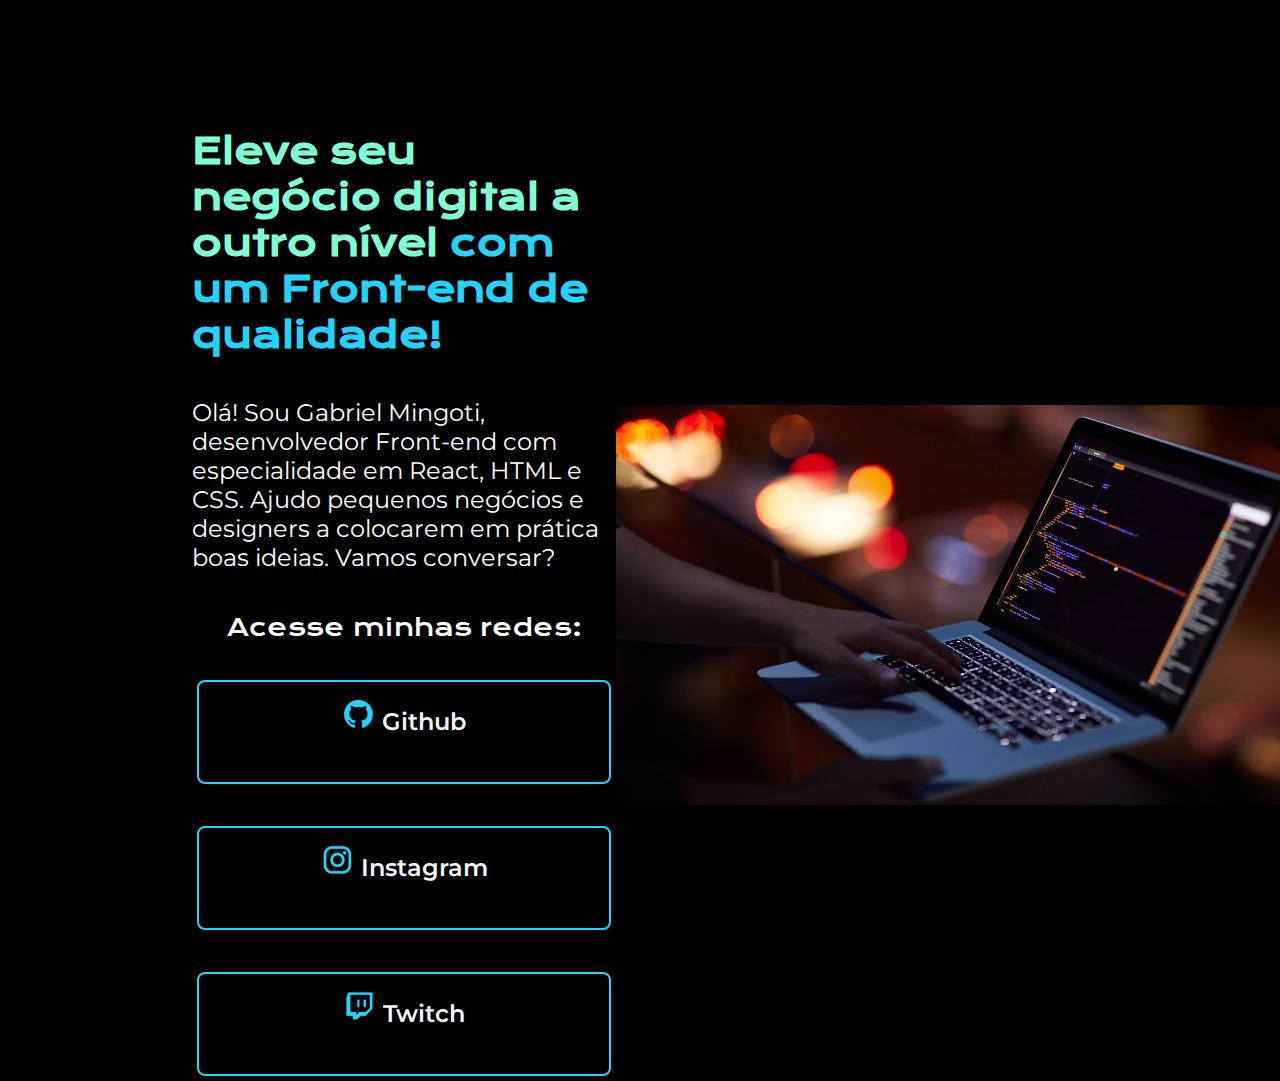
==== Portifólio pt1/index.html @ 63fe412d "Cabecalho footer variaveis CSS Pt02 aula 03 adicionando icones" ====
<!DOCTYPE html>
<html lang="pt-br">
<head>
    <meta charset="UTF-8">
    <meta http-equiv="X-UA-Compatible" content="IE=edge">
    <meta name="viewport" content="width=device-width, initial-scale=1.0">
    <title>Portifólio</title>
    <link rel="stylesheet" href="style.css">
</head>
<body>
    <header></header>
    <main class="apresentacao">
        <section class="apresentacao__conteudo">
            <h1 class="titulo-blog">Eleve seu negócio digital a outro nível <strong class="titulo-destaque">com um Front-end de qualidade!</strong></h1>
            <p class="paragrafo">Olá! Sou <!--<span>-->Gabriel Mingoti<!--</span>-->, desenvolvedor <!--<strong>-->Front-end com especialidade em React, HTML e CSS.<!--</strong>--> Ajudo pequenos negócios e designers a colocarem em prática boas ideias. Vamos conversar?</p>
           <div class="apresentacao__links">
            <h2 class="apresentacao__links__h2">Acesse minhas redes:</h2>
            <a class="apresentacao__botoes" href="https://github.com">
                <img src="./assets/github.png">
                Github
            </a>
            <a class="apresentacao__botoes" href="https://www.instagram.com/">
                <img src="./assets/instagram.png">
                Instagram
            </a>
            <a class="apresentacao__botoes" href="https://www.twitch.tv/">
                <img src="./assets/twitch.png">
                Twitch
            </a>
           </div>
        </section>
        <img src="./assets/dev-front-end.jpeg" alt="Foto da Joana Santos programando">
    </main>
    <footer>
        <!--<div class="teste">
            <div>teste 1</div>
            <div>teste 2</div>
            <div>teste 3</div>
        </div>-->
    </footer>
</body>
</html>
---- Portifólio pt1/style.css ----
@import url('https://fonts.googleapis.com/css2?family=Krona+One&family=Montserrat&display=swap');

/*@import url('https://fonts.googleapis.com/css2?family=Krona+One&display=swap');
@import url('https://fonts.googleapis.com/css2?family=Montserrat:ital,wght@0,400;1,400&display=swap')*/


* {
    margin: 0;
    padding: 0;
}    
    
    body {
        height: 100vh;
        box-sizing: border-box; 
        background-color: black;
        color: white;
    }

    .titulo-destaque {
        color: #22D4FD;
    }

    .apresentacao {
        margin: 10% 15%;
        display: flex;
        align-items: center;
        justify-content: space-between;
    }

    .apresentacao__conteudo {
        width: 615px;
        display: flex;
        flex-direction: column;
        gap: 40px;
    }

    .titulo-blog {
        font-family: 'Krona One', sans-serif;
        /*font-weight: 400;
        font-style: normal;*/
        font-size: 36px;
        color: aquamarine;

    }

    
    .paragrafo {
        font-family: 'Montserrat', sans-serif;
        font-size: 24px;
        /*font-optical-sizing: auto;
        font-weight: 400;
        font-style: normal;*/
        /*color: #fff;  
        margin: 10px;
        border: 2px solid #fff;
        padding: 5px;*/

}

    .apresentacao__links {
        display: flex;
        flex-direction: column;
        justify-content: space-between;
        align-items: center;
        gap: 32px;
    }

    
    .apresentacao__links__h2 {
        font-family: 'Krona One', sans-serif;
        font-weight: 400;
        font-size: 24px;
    }

    .apresentacao__botoes{
        font-family: 'Montserrat', sans-serif;
        /* background-color: #22D4FD; */
        width: 378px;
        height: 68px;
        text-align: center;
        border: 2px solid #22D4FD;
        border-radius: 8px;
        border-color: #22D4FD;
        margin: 5px;
        font-size: 24px;
        font-weight: 600;
        padding: 16px;
        gap: 16px;
        text-decoration: none;
        color: #f6f6f6;
    }

   /* p {
        font-weight: bold;
    }*/

    /*span {
        color: #22D4FD;
        border: 1px solid #22D4FD;
        padding: 3px;
    }*/

    /*.teste {
        display: flex;
        flex-direction: column;
        flex-wrap: wrap;      
    }*/
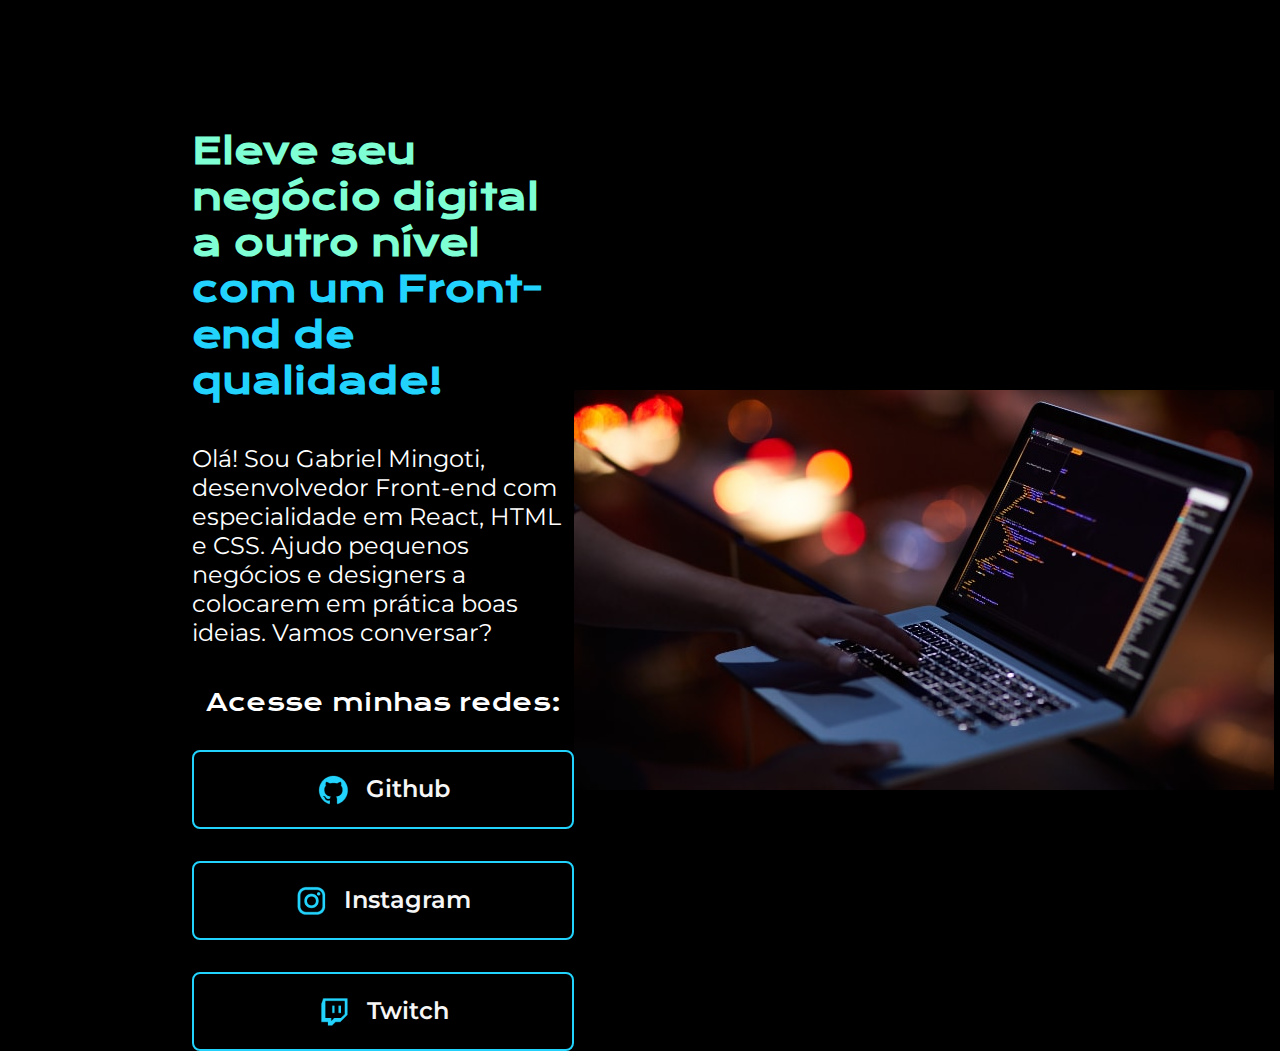
==== commit 66d3c875: "Desafio aula 08 Mudando a cor do nome com estilização Hover no CSS" ====
--- a/Portifólio pt1/index.html
+++ b/Portifólio pt1/index.html
@@ -12,7 +12,7 @@
     <main class="apresentacao">
         <section class="apresentacao__conteudo">
             <h1 class="titulo-blog">Eleve seu negócio digital a outro nível <strong class="titulo-destaque">com um Front-end de qualidade!</strong></h1>
-            <p class="paragrafo">Olá! Sou <!--<span>-->Gabriel Mingoti<!--</span>-->, desenvolvedor <!--<strong>-->Front-end com especialidade em React, HTML e CSS.<!--</strong>--> Ajudo pequenos negócios e designers a colocarem em prática boas ideias. Vamos conversar?</p>
+            <p class="paragrafo">Olá! Sou <span>Gabriel Mingoti</span>, desenvolvedor <!--<strong>-->Front-end com especialidade em React, HTML e CSS.<!--</strong>--> Ajudo pequenos negócios e designers a colocarem em prática boas ideias. Vamos conversar?</p>
            <div class="apresentacao__links">
             <h2 class="apresentacao__links__h2">Acesse minhas redes:</h2>
             <a class="apresentacao__botoes" href="https://github.com">
--- a/Portifólio pt1/style.css
+++ b/Portifólio pt1/style.css
@@ -73,21 +73,32 @@
     }
 
     .apresentacao__botoes{
+        display: flex;
+        justify-content: center;
+        gap: 16px;
         font-family: 'Montserrat', sans-serif;
         /* background-color: #22D4FD; */
         width: 378px;
-        height: 68px;
+        /* height: 68px; */
         text-align: center;
         border: 2px solid #22D4FD;
         border-radius: 8px;
-        border-color: #22D4FD;
-        margin: 5px;
+        /* border-color: #22D4FD; */
+        /* margin: 5px; */
         font-size: 24px;
         font-weight: 600;
-        padding: 16px;
-        gap: 16px;
+        padding: 21.5px 0;
+
         text-decoration: none;
-        color: #f6f6f6;
+        color: #f6f6f6;         
+    }
+
+    .apresentacao__botoes:hover {
+        background-color: #272727;
+    }
+
+    span:hover {
+        color: #22D4FD;
     }
 
    /* p {
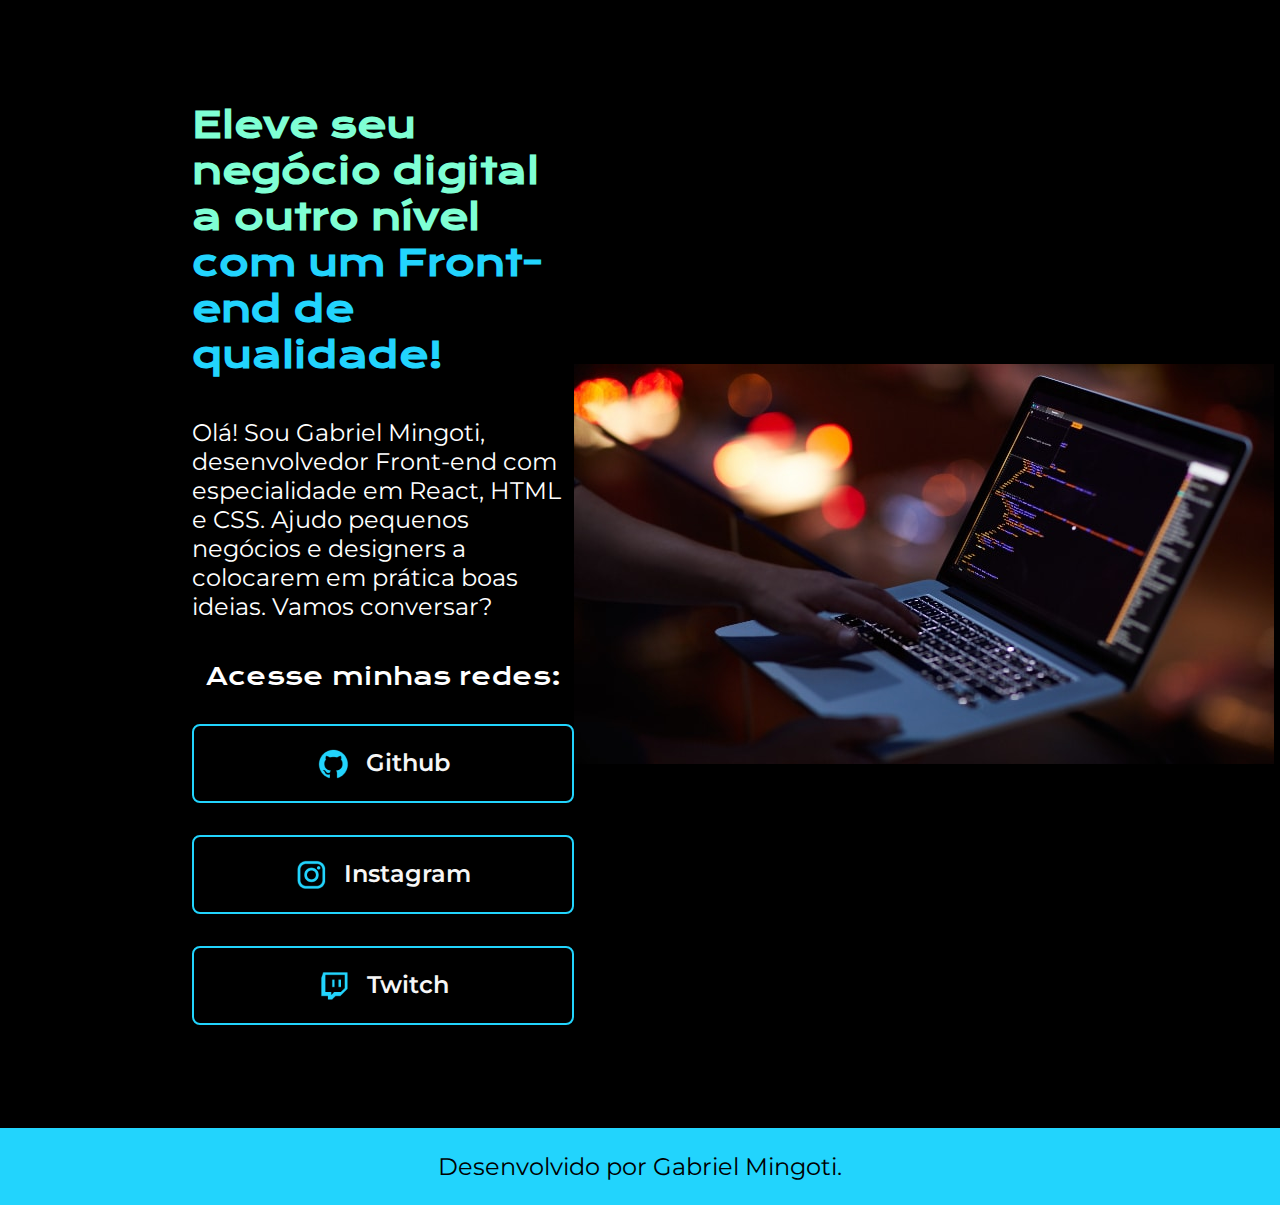
==== commit 09960b3b: "Pt03 Aula02 Desenvolvendo o Footer" ====
--- a/Portifólio pt1/index.html
+++ b/Portifólio pt1/index.html
@@ -31,7 +31,8 @@
         </section>
         <img src="./assets/dev-front-end.jpeg" alt="Foto da Joana Santos programando">
     </main>
-    <footer>
+    <footer class="rodape">
+        <p>Desenvolvido por Gabriel Mingoti.</p>
         <!--<div class="teste">
             <div>teste 1</div>
             <div>teste 2</div>
--- a/Portifólio pt1/style.css
+++ b/Portifólio pt1/style.css
@@ -10,7 +10,7 @@
 }    
     
     body {
-        height: 100vh;
+        /* height: 100vh; */
         box-sizing: border-box; 
         background-color: black;
         color: white;
@@ -21,7 +21,8 @@
     }
 
     .apresentacao {
-        margin: 10% 15%;
+        /*margin: 10% 15%; */
+        padding: 8% 15%;
         display: flex;
         align-items: center;
         justify-content: space-between;
@@ -101,6 +102,15 @@
         color: #22D4FD;
     }
 
+    .rodape {
+        padding: 24px;
+        color: black;
+        background-color: #22D4FD;
+        text-align: center;
+        font-family: 'Montserrat', sans-serif;
+        font-size: 24px;
+        font-weight: 400;
+    }
    /* p {
         font-weight: bold;
     }*/
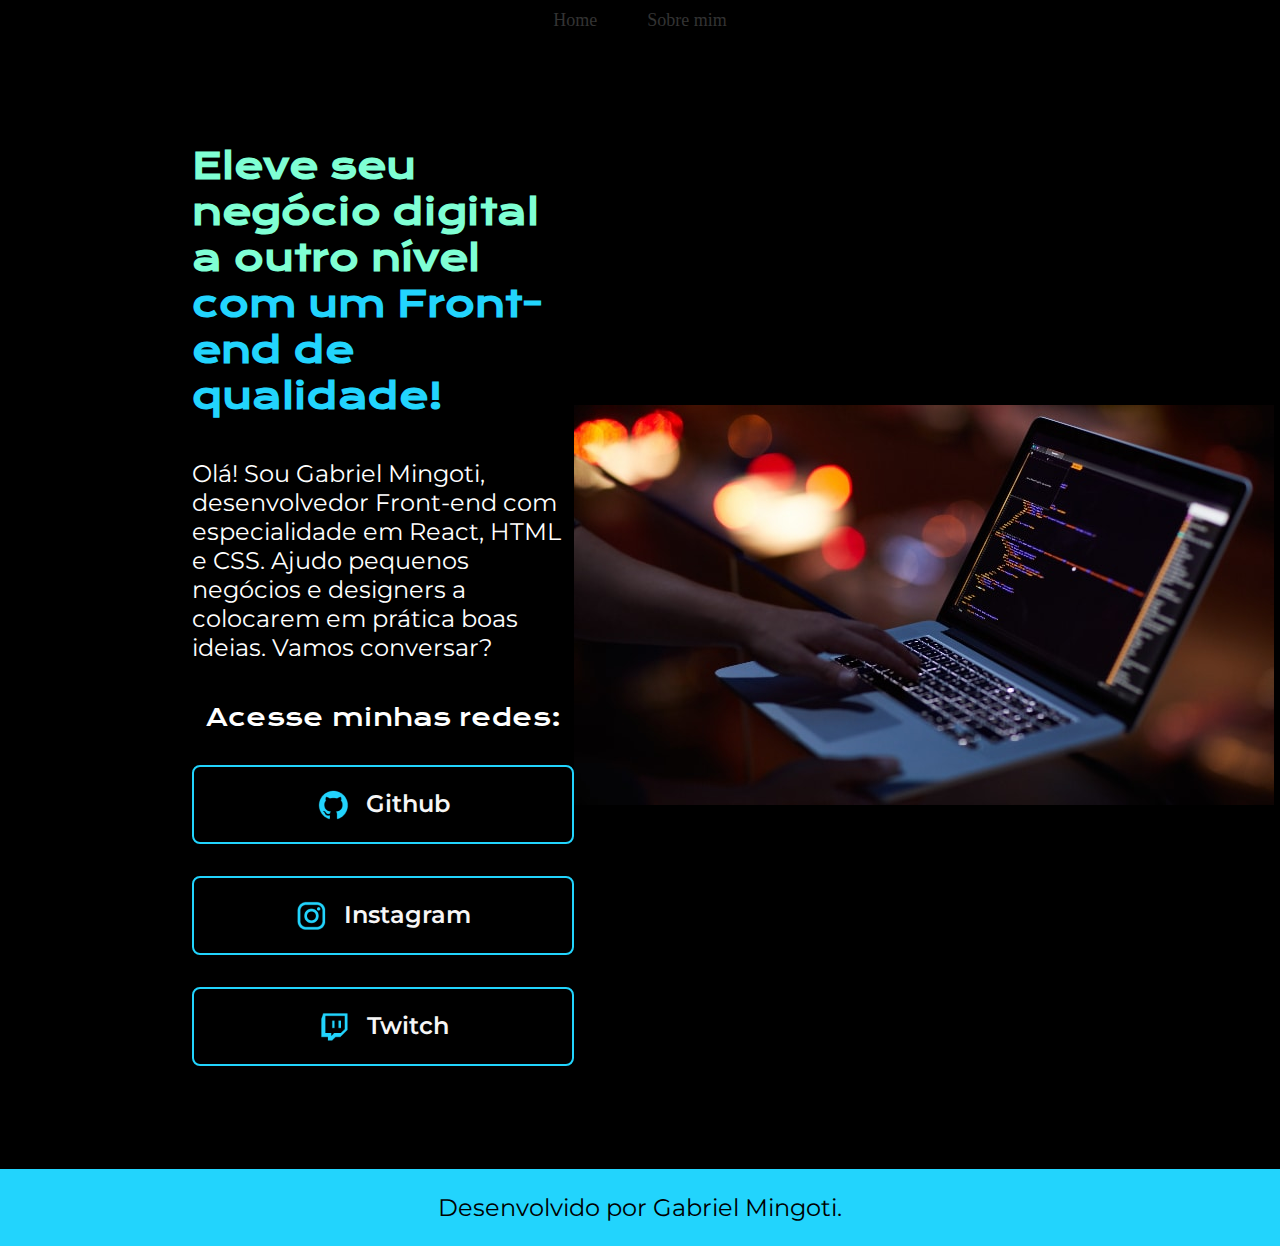
==== commit 8827330b: "Aula 03 Desenvolvendo o cabecalho até aula 06 Desafio pt03 concluido" ====
--- a/Portifólio pt1/index.html
+++ b/Portifólio pt1/index.html
@@ -8,7 +8,12 @@
     <link rel="stylesheet" href="style.css">
 </head>
 <body>
-    <header></header>
+    <header class="cabecalho">
+        <nav class="cabecalho_menu">
+            <a class="cabecalho_menu_link">Home</a>
+            <a class="cabecalho_menu_link">Sobre mim</a>
+        </nav>
+    </header>
     <main class="apresentacao">
         <section class="apresentacao__conteudo">
             <h1 class="titulo-blog">Eleve seu negócio digital a outro nível <strong class="titulo-destaque">com um Front-end de qualidade!</strong></h1>
--- a/Portifólio pt1/style.css
+++ b/Portifólio pt1/style.css
@@ -8,12 +8,30 @@
     margin: 0;
     padding: 0;
 }    
-    
+
     body {
         /* height: 100vh; */
         box-sizing: border-box; 
         background-color: black;
         color: white;
+    }
+
+    .cabecalho_menu {
+        display: flex;
+        justify-content: center;
+        align-items: center;
+    }
+
+    .cabecalho_menu_link {
+        font-size: 18px;
+        color: #333;
+        margin: 0 10px;
+        padding: 10px 15px;
+        text-decoration: none;
+    }
+
+    .cabecalho_menu_link:hover {
+        color: #007bbf;
     }
 
     .titulo-destaque {
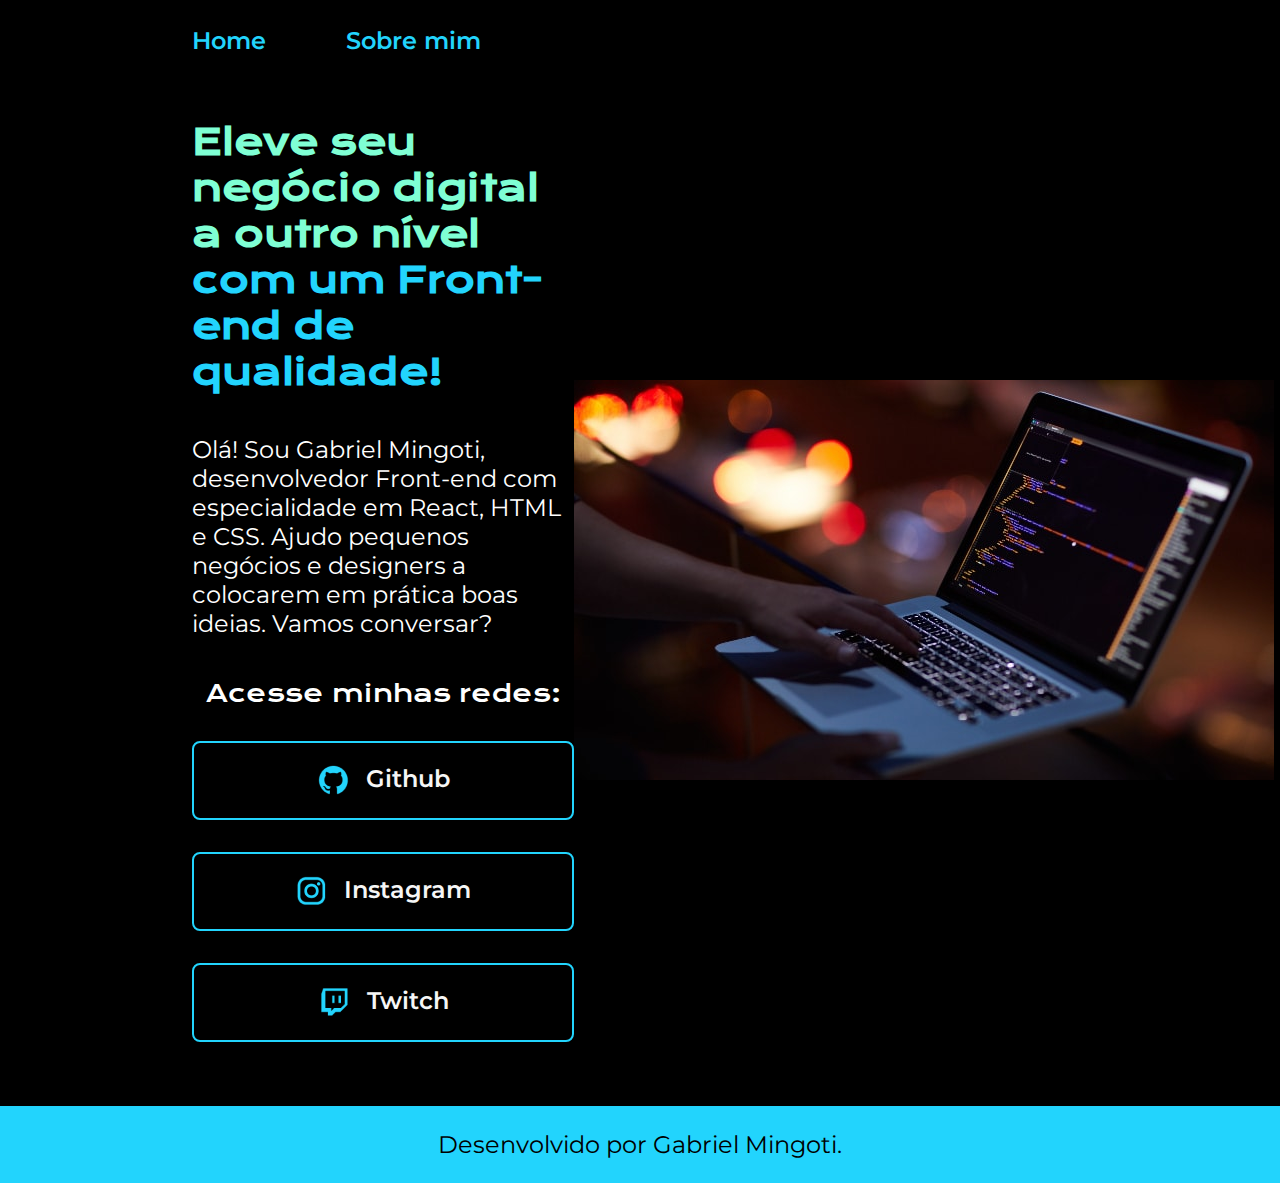
==== commit 08d849db: "Aula03 Navegando entre paginas (criacao nova pasta styles, movendo arquivo style dentro da pasta cri" ====
--- a/Portifólio pt1/index.html
+++ b/Portifólio pt1/index.html
@@ -5,13 +5,13 @@
     <meta http-equiv="X-UA-Compatible" content="IE=edge">
     <meta name="viewport" content="width=device-width, initial-scale=1.0">
     <title>Portifólio</title>
-    <link rel="stylesheet" href="style.css">
+    <link rel="stylesheet" href="/styles/style.css">
 </head>
 <body>
     <header class="cabecalho">
         <nav class="cabecalho_menu">
-            <a class="cabecalho_menu_link">Home</a>
-            <a class="cabecalho_menu_link">Sobre mim</a>
+            <a class="cabecalho_menu_link" href="index.html">Home</a>
+            <a class="cabecalho_menu_link" href="about.html">Sobre mim</a>
         </nav>
     </header>
     <main class="apresentacao">
--- a/styles/style.css
+++ b/styles/style.css
@@ -0,0 +1,154 @@
+@import url('https://fonts.googleapis.com/css2?family=Krona+One&family=Montserrat&display=swap');
+
+/*@import url('https://fonts.googleapis.com/css2?family=Krona+One&display=swap');
+@import url('https://fonts.googleapis.com/css2?family=Montserrat:ital,wght@0,400;1,400&display=swap')*/
+
+
+* {
+    margin: 0;
+    padding: 0;
+}    
+
+    body {
+        /* height: 100vh; */
+        box-sizing: border-box; 
+        background-color: black;
+        color: white;
+    }
+
+    .cabecalho {
+        padding: 2% 0% 0% 15%;
+
+    }
+
+    .cabecalho_menu { 
+        display: flex;
+        gap: 80px;
+        /* justify-content: center; */
+         /* align-items: center;  */
+    } 
+
+    .cabecalho_menu_link {
+        font-family: 'Montserrat', sans-serif;
+        font-size: 24px;
+        font-weight: 600;
+        color: #22D4FD;
+        /* margin: 0 10px; */
+        /* padding: 10px 15px; */
+        text-decoration: none;
+    }
+
+    .cabecalho_menu_link:hover {
+        color: #007bbf;
+    }
+
+    .titulo-destaque {
+        color: #22D4FD;
+    }
+
+    .apresentacao {
+        /*margin: 10% 15%; */
+        padding: 5% 15%;
+        display: flex;
+        align-items: center;
+        justify-content: space-between;
+    }
+
+    .apresentacao__conteudo {
+        width: 615px;
+        display: flex;
+        flex-direction: column;
+        gap: 40px;
+    }
+
+    .titulo-blog {
+        font-family: 'Krona One', sans-serif;
+        /*font-weight: 400;
+        font-style: normal;*/
+        font-size: 36px;
+        color: aquamarine;
+
+    }
+
+    
+    .paragrafo {
+        font-family: 'Montserrat', sans-serif;
+        font-size: 24px;
+        /*font-optical-sizing: auto;
+        font-weight: 400;
+        font-style: normal;*/
+        /*color: #fff;  
+        margin: 10px;
+        border: 2px solid #fff;
+        padding: 5px;*/
+
+}
+
+    .apresentacao__links {
+        display: flex;
+        flex-direction: column;
+        justify-content: space-between;
+        align-items: center;
+        gap: 32px;
+    }
+
+    
+    .apresentacao__links__h2 {
+        font-family: 'Krona One', sans-serif;
+        font-weight: 400;
+        font-size: 24px;
+    }
+
+    .apresentacao__botoes{
+        display: flex;
+        justify-content: center;
+        gap: 16px;
+        font-family: 'Montserrat', sans-serif;
+        /* background-color: #22D4FD; */
+        width: 378px;
+        /* height: 68px; */
+        text-align: center;
+        border: 2px solid #22D4FD;
+        border-radius: 8px;
+        /* border-color: #22D4FD; */
+        /* margin: 5px; */
+        font-size: 24px;
+        font-weight: 600;
+        padding: 21.5px 0;
+
+        text-decoration: none;
+        color: #f6f6f6;         
+    }
+
+    .apresentacao__botoes:hover {
+        background-color: #272727;
+    }
+
+    span:hover {
+        color: #22D4FD;
+    }
+
+    .rodape {
+        padding: 24px;
+        color: black;
+        background-color: #22D4FD;
+        text-align: center;
+        font-family: 'Montserrat', sans-serif;
+        font-size: 24px;
+        font-weight: 400;
+    }
+   /* p {
+        font-weight: bold;
+    }*/
+
+    /*span {
+        color: #22D4FD;
+        border: 1px solid #22D4FD;
+        padding: 3px;
+    }*/
+
+    /*.teste {
+        display: flex;
+        flex-direction: column;
+        flex-wrap: wrap;      
+    }*/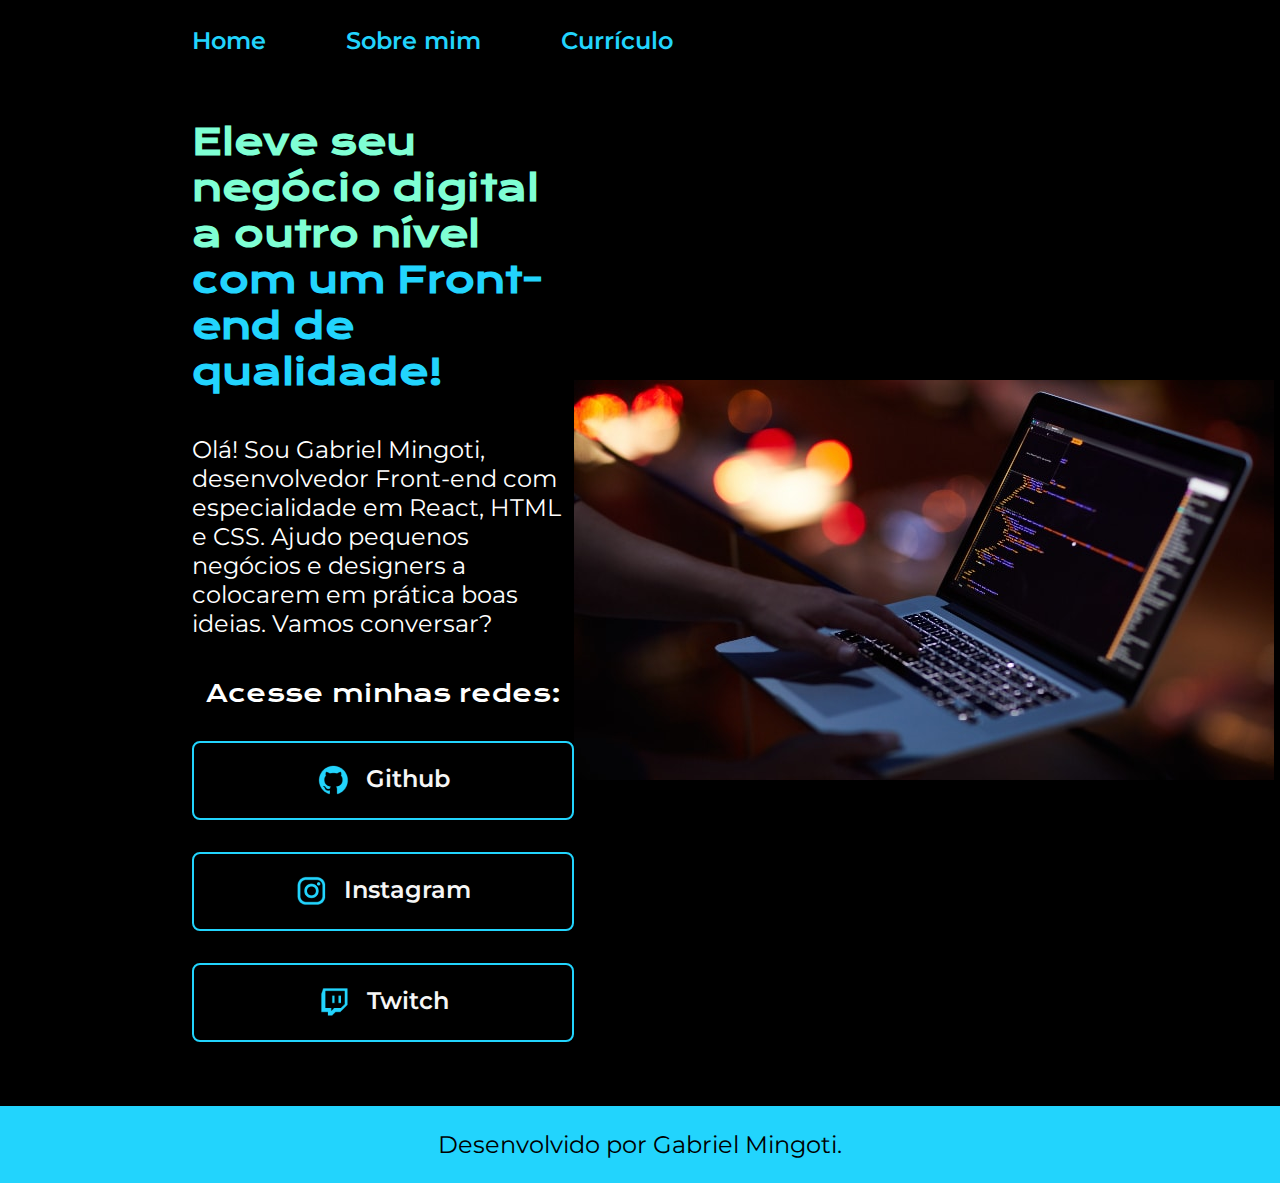
==== commit 6b4b0b15: "Aula 06 -  Desafio: Criaando uma pagina Currículo." ====
--- a/Portifólio pt1/index.html
+++ b/Portifólio pt1/index.html
@@ -12,6 +12,7 @@
         <nav class="cabecalho_menu">
             <a class="cabecalho_menu_link" href="index.html">Home</a>
             <a class="cabecalho_menu_link" href="about.html">Sobre mim</a>
+            <a class="cabecalho_menu_link" href="curriculo.html">Currículo</a>
         </nav>
     </header>
     <main class="apresentacao">
--- a/styles/style.css
+++ b/styles/style.css
@@ -59,6 +59,11 @@
         display: flex;
         flex-direction: column;
         gap: 40px;
+    }
+
+    .apresentacao__conteudo__texto {
+        text-decoration: none;
+        /* color: #22D4FD; */
     }
 
     .titulo-blog {
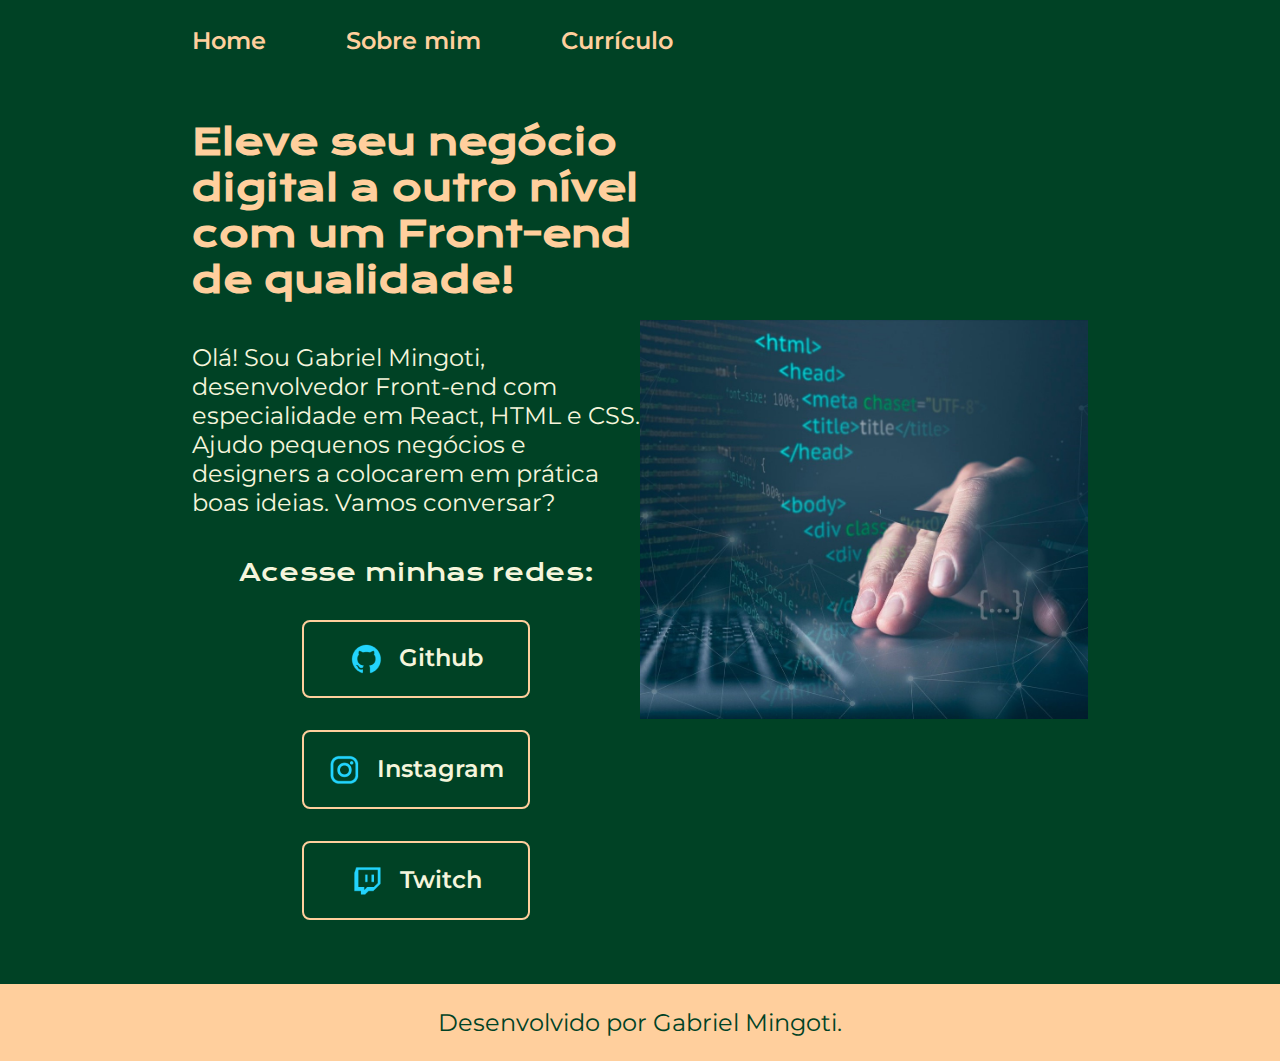
==== commit e547712c: "Pt02 Adaptando Elementos Aula 01 a 06 Alterando o width da img dos textos e botoes no CSS" ====
--- a/Portifólio pt1/index.html
+++ b/Portifólio pt1/index.html
@@ -20,22 +20,22 @@
             <h1 class="titulo-blog">Eleve seu negócio digital a outro nível <strong class="titulo-destaque">com um Front-end de qualidade!</strong></h1>
             <p class="paragrafo">Olá! Sou <span>Gabriel Mingoti</span>, desenvolvedor <!--<strong>-->Front-end com especialidade em React, HTML e CSS.<!--</strong>--> Ajudo pequenos negócios e designers a colocarem em prática boas ideias. Vamos conversar?</p>
            <div class="apresentacao__links">
-            <h2 class="apresentacao__links__h2">Acesse minhas redes:</h2>
-            <a class="apresentacao__botoes" href="https://github.com">
-                <img src="./assets/github.png">
-                Github
-            </a>
-            <a class="apresentacao__botoes" href="https://www.instagram.com/">
-                <img src="./assets/instagram.png">
-                Instagram
-            </a>
-            <a class="apresentacao__botoes" href="https://www.twitch.tv/">
-                <img src="./assets/twitch.png">
-                Twitch
-            </a>
-           </div>
+                <h2 class="apresentacao__links__h2">Acesse minhas redes:</h2>
+                <a class="apresentacao__botoes" href="https://github.com">
+                    <img src="./assets/github.png">
+                    Github
+                </a>
+                <a class="apresentacao__botoes" href="https://www.instagram.com/">
+                    <img src="./assets/instagram.png">
+                    Instagram
+                </a>
+                <a class="apresentacao__botoes" href="https://www.twitch.tv/">
+                    <img src="./assets/twitch.png">
+                    Twitch
+                </a>
+            </div>
         </section>
-        <img src="./assets/dev-front-end.jpeg" alt="Foto da Joana Santos programando">
+        <img class="apresentacao__img" src="./assets/dev-front-end.jpeg" alt="Foto da programador programando">
     </main>
     <footer class="rodape">
         <p>Desenvolvido por Gabriel Mingoti.</p>
--- a/styles/style.css
+++ b/styles/style.css
@@ -3,6 +3,15 @@
 /*@import url('https://fonts.googleapis.com/css2?family=Krona+One&display=swap');
 @import url('https://fonts.googleapis.com/css2?family=Montserrat:ital,wght@0,400;1,400&display=swap')*/
 
+:root {
+    --cor-primaria: #004225;
+    --cor-secundaria: #F5F5DC;
+    --cor-terciaria: #FFCF9D;
+    --cor-hover:#272727;
+
+    --fonte-primaria: 'Krona One', sans-serif;
+    --fonte-secundaria: 'Montserrat', sans-serif;
+}
 
 * {
     margin: 0;
@@ -10,44 +19,37 @@
 }    
 
     body {
-        /* height: 100vh; */
         box-sizing: border-box; 
-        background-color: black;
-        color: white;
+        background-color: var(--cor-primaria);
+        color: var(--cor-secundaria);
     }
 
     .cabecalho {
         padding: 2% 0% 0% 15%;
-
     }
 
     .cabecalho_menu { 
         display: flex;
         gap: 80px;
-        /* justify-content: center; */
-         /* align-items: center;  */
     } 
 
     .cabecalho_menu_link {
-        font-family: 'Montserrat', sans-serif;
-        font-size: 24px;
+        font-family: var(--fonte-secundaria);
+        font-size: 1.5rem;
         font-weight: 600;
-        color: #22D4FD;
-        /* margin: 0 10px; */
-        /* padding: 10px 15px; */
+        color: var(--cor-terciaria);
         text-decoration: none;
     }
 
     .cabecalho_menu_link:hover {
-        color: #007bbf;
+        color: #D6D46D;
     }
 
     .titulo-destaque {
-        color: #22D4FD;
+        color: var(--cor-terciaria);
     }
 
     .apresentacao {
-        /*margin: 10% 15%; */
         padding: 5% 15%;
         display: flex;
         align-items: center;
@@ -55,38 +57,30 @@
     }
 
     .apresentacao__conteudo {
-        width: 615px;
+        width: 50%;
         display: flex;
         flex-direction: column;
         gap: 40px;
     }
 
     .apresentacao__conteudo__texto {
+        font-family: var(--fonte-primaria);
         text-decoration: none;
-        /* color: #22D4FD; */
+        font-size: 2.25rem;
+        color: var(--cor-terciaria);
     }
 
     .titulo-blog {
-        font-family: 'Krona One', sans-serif;
-        /*font-weight: 400;
-        font-style: normal;*/
-        font-size: 36px;
-        color: aquamarine;
+        font-family: var(--fonte-primaria);
+        font-size: 2.25rem;
+        color: var(--cor-terciaria);
 
     }
 
     
     .paragrafo {
-        font-family: 'Montserrat', sans-serif;
-        font-size: 24px;
-        /*font-optical-sizing: auto;
-        font-weight: 400;
-        font-style: normal;*/
-        /*color: #fff;  
-        margin: 10px;
-        border: 2px solid #fff;
-        padding: 5px;*/
-
+        font-family: var(--fonte-secundaria);
+        font-size: 1.5rem;
 }
 
     .apresentacao__links {
@@ -99,59 +93,49 @@
 
     
     .apresentacao__links__h2 {
-        font-family: 'Krona One', sans-serif;
+        font-family: var(--fonte-primaria);
         font-weight: 400;
-        font-size: 24px;
+        font-size: 1.5rem;
     }
 
     .apresentacao__botoes{
         display: flex;
         justify-content: center;
         gap: 16px;
-        font-family: 'Montserrat', sans-serif;
-        /* background-color: #22D4FD; */
-        width: 378px;
-        /* height: 68px; */
+        font-family: var(--fonte-secundaria);
+        width: 50%;
         text-align: center;
-        border: 2px solid #22D4FD;
+        border: 2px solid var(--cor-terciaria);
         border-radius: 8px;
-        /* border-color: #22D4FD; */
-        /* margin: 5px; */
-        font-size: 24px;
+        font-size: 1.5rem;
         font-weight: 600;
-        padding: 21.5px 0;
-
+        padding: 1.34rem 0;
         text-decoration: none;
-        color: #f6f6f6;         
+        color: var(--cor-secundaria);         
     }
 
     .apresentacao__botoes:hover {
-        background-color: #272727;
+        background-color: var(--cor-hover);
     }
 
     span:hover {
-        color: #22D4FD;
+        color: var(--cor-terciaria);
     }
 
+    .apresentacao__img {
+        width: 50%;
+    }
+    
     .rodape {
-        padding: 24px;
-        color: black;
-        background-color: #22D4FD;
+        padding: 1.5rem;
+        color: var(--cor-primaria);
+        background-color: var(--cor-terciaria);
         text-align: center;
-        font-family: 'Montserrat', sans-serif;
-        font-size: 24px;
+        font-family: var(--fonte-secundaria);
+        font-size: 1.5rem;
         font-weight: 400;
     }
-   /* p {
-        font-weight: bold;
-    }*/
-
-    /*span {
-        color: #22D4FD;
-        border: 1px solid #22D4FD;
-        padding: 3px;
-    }*/
-
+    
     /*.teste {
         display: flex;
         flex-direction: column;
